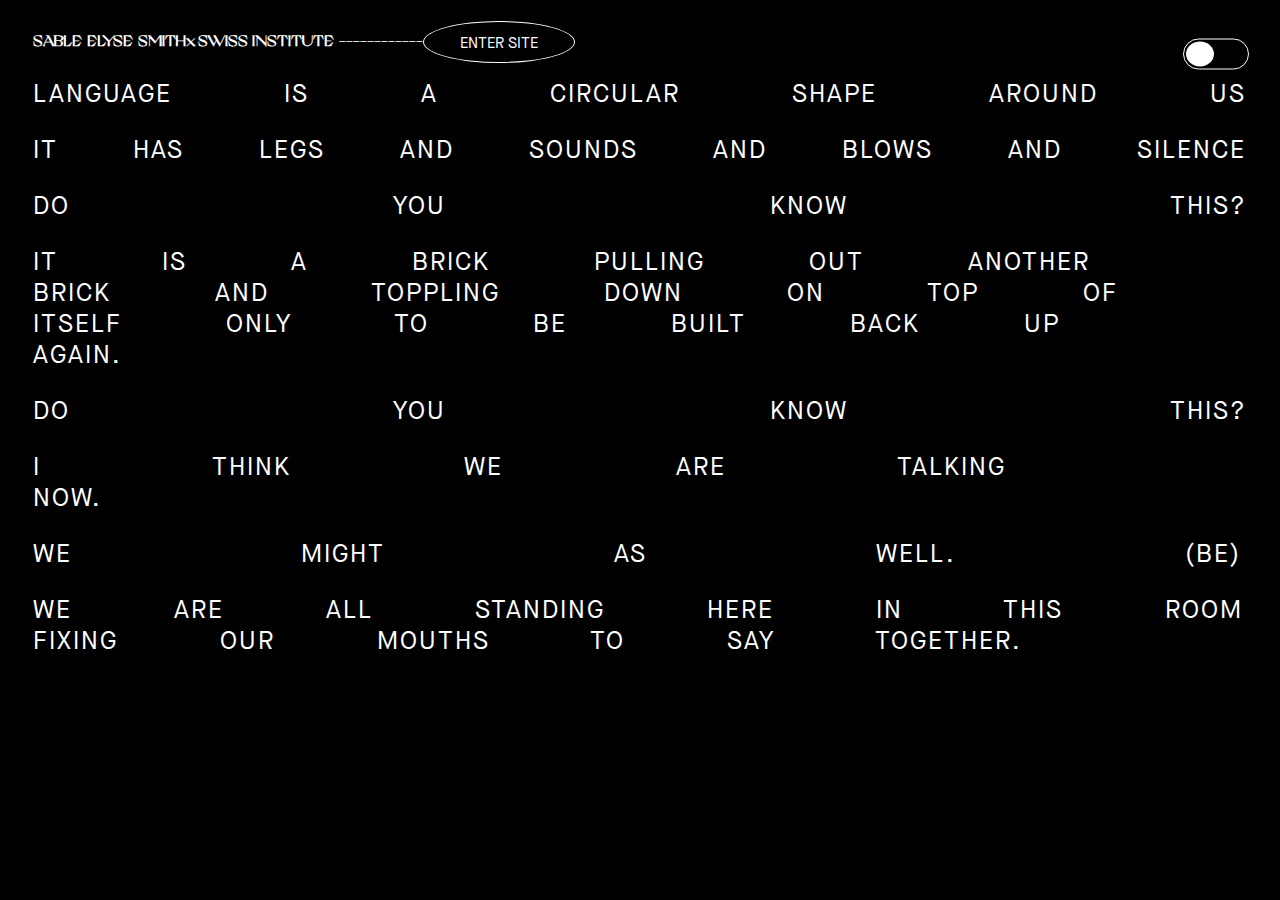
==== index.html @ 6dd44a95 "Update index.html" ====
<!DOCTYPE html>
<html lang="en" >
<head>
  <meta charset="UTF-8">
  <title> FEAR </title>
  <link rel="stylesheet" href="./style.css">
  <script type="text/javascript" src="global.js"/>
<script src="https://cdnjs.cloudflare.com/ajax/libs/prefixfree/1.0.7/prefixfree.min.js"></script>
   <script src= "https://ajax.googleapis.com/ajax/libs/jquery/2.1.1/jquery.min.js"> </script> 

<script>
    var colors = ["white", "black"];
    var colorIndex = 0;
    function changeColor() {
        var col = document.getElementById("body");
        if( colorIndex >= colors.length ) {
            colorIndex = 0;
        }
        col.style.backgroundColor = colors[colorIndex];
        colorIndex++;
    }
</script>

<script>
    var colors = ["white", "black"];
    var colorIndex = 0;
    function changeColor2() {
        var col = document.getElementById("body");
        if( colorIndex >= colors.length ) {
            colorIndex = 0;
        }
        col.style.backgroundColor = colors[colorIndex];
        colorIndex++;
    }
</script>

</head>
<body id="body" onclick="playAudio('fearSnippet.mp4')">

<!-- <script type="text/javascript" src="js/jquery-2.0.3.js"></script>
    <script type="text/javascript">
    
$(function(){
$('#titlebutton').hover(
    function() {    $("audio")[0].play();},
    )
});

  </script> -->

  

 <div id="titlewrapper">
 <div id="name container"> <h1 id="name" >SABLE ELYSE SMITH x SWISS INSTITUTE ------------ </h1> <div id="titlebutton"> <a href="landing.html"><span class="enter"></span></a> 

<audio  preload="auto" id="beep-one">
  <source src="fearSnippet.mp4" controls></source>
  <source src="fearSnippet.ogg" controls></source>
  Your browser isn't invited for super fun audio time.
</audio>

 </div> </div></div>

  <div id="titlewrapper2">
 <div id="name container2"> <h1 id="name2" >SABLE ELYSE SMITH x SWISS INSTITUTE ------------ </h1> <div id="titlebutton2"> <a href="fear.html"><span class="enter2"></span></a> </div> </div> </div>

 <div class="container" onclick="changeColor(); playAudio();"> <div class="toggle-btn" id="showTop" onclick="this.classList.toggle('active')"> <div class="inner-circle" onclick="this.classList.toggle('active')" > </div> </div> </div>

 <!-- mobile only -->

 <div id="titlewrapper3">
 <div id="name-container3"> <h1 id="name3" >SABLE ELYSE SMITH x SWISS INSTITUTE ------ </h1> </div>
  <div id="titlewrapper4">
 <div id="name-container4"> <h1 id="name4" >SABLE ELYSE SMITH x SWISS INSTITUTE ------ </h1> </div> </div>

   <div class="container3" onclick="changeColor2()"> <div class="toggle-btn3" id="showTop3" onclick="this.classList.toggle('active3')" > <div class="inner-circle3" onclick="this.classList.toggle('active3')" > </div> </div> </div>
</div>


  <!-- mobile only -->

<div class="showcontainer" id="showTop"> </div>

<div class="pcontainer"  id="slogan" >

<div class="c_one_container">
<p id="c_one" class="c_one_second">LANGUAGE IS A CIRCULAR SHAPE AROUND US</p> </div>

<p id="c_two">IT HAS LEGS AND SOUNDS AND BLOWS AND SILENCE</p>
<p id="c_three">DO YOU KNOW THIS?</p>
<p id="c_four">IT IS A BRICK PULLING OUT ANOTHER BRICK AND TOPPLING DOWN ON TOP OF ITSELF
ONLY TO BE BUILT BACK UP AGAIN.</p>
<p id="c_five">DO YOU KNOW THIS?</p>
<p id="c_six">I THINK WE ARE TALKING NOW.</p>
<p id="c_seven">WE MIGHT AS WELL.   (BE)</p>
<p id="c_eight">WE ARE ALL STANDING HERE IN THIS ROOM FIXING OUR MOUTHS TO SAY TOGETHER.</p>

</div>


<div class="pcontainer" id="nav">

  <p id="bigtitle">FEAR, </p>
  <p id="bigtitle2">TOUCH, </p>
    <p id="bigtitle">POLICE. </p>


</div>


<div class="pcontainer2" id="nav2">

  <p id="rotating-title" class="geeks"> 

    FEAR, <br>
    TOUCH, <br>
    POLICE.

  </p>


</div>


<script>
  document.querySelector('#showTop').addEventListener('click', ()=>{
    document.body.classList.toggle('menu-open');
  });
</script>

<script>
  document.querySelector('#showTop3').addEventListener('click', ()=>{
    document.body.classList.toggle('menu-open2');
  });
</script>

<script>
  document.querySelector('showTop3').addEventListener('click', ()=>{
    document.body.classList.toggle('.geeks');
  });
</script>


<!-- mobile only -->
<div id="mobile-button-container">
<div id="titlebutton3" onclick="playAudio('fearSnippet.mp4')"> <a href="landing.html"><span class="enter3"></span></a> </div>
</div>

<!-- mobile only -->

  
</body>
</html>
---- style.css ----
@font-face {
    font-family: "GrandSlang-Roman";
    src: url("GrandSlang-Roman.otf");
}

@font-face {
    font-family: "MaisonNeue-Book";
    src: url("MaisonNeue-Book.otf");
}

@font-face {
    font-family: "NeueHaasGrotesk";
    src: url("NeueHaasGrotesk.ttf");
}

body {
  background-color: black;
  -webkit-transition: background-color 150ms ease-out !important;
  transition: background-color 150ms ease-out !important;
}

a {
  font-family: 'MaisonNeue-Book';
  color: white;
  text-decoration: none;
}

/*
audio {
  display:none;
}*/

h1 {
  font-family: 'GrandSlang-Roman';
  color: white;
  margin: 25px 25px 0px 25px;
   -webkit-transition: all 1s ease;
  -moz-transition: all 1s ease;
  -o-transition: all 1s ease;
  transition: all 1s ease; 
  cursor: pointer
}

h2 {
    font-family: 'MaisonNeue-Book';
    font-size: 15px;
    color: white;
  margin: 25px 25px 0px 25px;
    -webkit-transition: all 1s ease;
    -moz-transition: all 1s ease;
  -o-transition: all 1s ease;
  transition: all 1s ease; 
  cursor: pointer
}

#titlewrapper {
  display: flex;
}


#name {
  color: white;
  font-size: 15px;
  float: left;
}

#name:after {
      border-top: 1px solid green;
      content: '';
      display: table-cell;
      position: relative;
      top: 0.5em;
      width: 45%;
      left: 1.5%;
}

.enter {
font-family: 'MaisonNeue-Book';
    font-size: 15px;
    text-align: center;
    position: relative;
    top: -10px;
}

.enter:after {
  position: relative; 
  top: -10px;
  content:'ENTER SITE';
}

.enter:hover:after {
  position: relative;
  top: -10px;
  color: black;
  content:'ENTER SITE'; 
}

#titlebutton {
  float: right;
  width: 150px;
  height: 40px;
  margin-top: 5px;
  position: relative;
  left: -25px;
  top: 8px;
  border-radius: 50%;
  border: 1px solid white;
  font-size: 50px;
  color: #fff;
  text-align: center;
  background: black;
}

#titlebutton:hover {
  background: white;
}

#titlewrapper2 {
  display: none;
}


#name2 {
  color: black;
  font-size: 15px;
  float: left;
}

.enter2 {
font-family: 'MaisonNeue-Book';
    font-size: 15px;
    text-align: center;
    position: relative;
    top: -10px;
}

.enter2:after {
  position: relative; 
  top: -10px;
  color: black;
  content:'ENTER SITE';
}

.enter2:hover:after {
  position: relative;
  top: -10px;
  color: white;
  content:'ENTER SITE'; 
}

#titlebutton2 {
  float: right;
  width: 150px;
  height: 40px;
  margin-top: 5px;
  position: relative;
  left: -25px;
  top: 8px;
  border-radius: 50%;
  border: 1px solid black;
  font-size: 50px;
  color: #fff;
  text-align: center;
  background: white;
}

#titlebutton2:hover {
  background: black;
}


.container {

  position: absolute;
  top: 6%;
  left: 95%;
  transform:translate( -50%, -50%);

}


#nav {
        display: none;
        height: 100vh;
    
      }

      #bigtitle {
        font-family: "GrandSlang-Roman";
        font-size: 140px;
        color: black;
        

      }

      #bigtitle2 {
        font-family: "GrandSlang-Roman";
        font-size: 140px;
        color: black;
        
        position: relative;
        left: 100%;


        }

  .menu-open #titlewrapper { display:none; }
  .menu-open #titlewrapper2 { display: flex; }
  .menu-open #nav { display:inline-block; }
  .menu-open #slogan { display:none; }


#nav2 {
  display:none;
}


/* TOGGLE BUTTON SWITCHING */

.toggle-btn {

  width: 60px;
  height: 25px;
  background: black;
  border-radius: 30px;
  border:1px solid white;
  padding: 2px;
  transition:all 300ms ease-in-out;


}

/*.toggle-btn > .inner-circle {
  width: 28px;
  height: 25px;
  background: white;
  border-radius: 50%;
  transition:all 300ms ease-in-out;
}
*/

.inner-circle {

  width: 28px;
  height: 25px;
  background: white;
  border-radius: 50%;
  transition:all 300ms ease-in-out;

}


.toggle-btn.active {

  background: white;
  border:1px solid black;

}

.inner-circle.active {

  background: black;

}

.toggle-btn.active > .inner-circle {
  margin-left: 32px;
}


p {
  margin: 25px 25px 20px 25px;
  font-family: 'MaisonNeue-Book';
  color: white;
  font-size: 25px;
  letter-spacing: 2px; 
  -webkit-transition: all 5s ease;
  -moz-transition: all 5s ease;
  -o-transition: all 5s ease;
  transition: all 5s ease; 
  cursor: pointer;
  
}

#titlewrapper3 {
  display: none;
}

#titlewrapper4 {
  display: none;
}

#titlebutton3 {
  display: none;
}



/* LETTER SPACING PRE-ANIMATIONS */

#c_one {
  word-spacing: 103px;
   -webkit-animation: animc_one 40s;
  animation: animc_one 40s;
  animation-iteration-count: infinite;
    animation-direction: initial;
    animation-timing-function: ease-in-out;
    animation-fill-mode: forwards;
    cursor: pointer;

  }

@keyframes animc_one {

  0%   { word-spacing: 103px; }
  50%   { word-spacing: 0px; }
  100% { word-spacing: 103px; }
} 

/*#c_one:hover {
  -webkit-transition: all 5s ease;
  -moz-transition: all 5s ease;
  -o-transition: all 5s ease;
  transition: all 5s ease; 
  cursor: pointer
 animation-name: hover-animation;
    animation-duration: 10s;
    animation-iteration-count: infinite;
    animation-direction: initial;
    animation-timing-function: ease-in;
    animation-fill-mode: forwards;
}
@keyframes hover-animation {
    0% { word-spacing: 103px; }
    100% { word-spacing: 0px; }
}*/


#c_two {
    word-spacing: 66px;
   -webkit-animation: animc_two 40s;
    animation: animc_two 40s;
    animation-iteration-count: infinite;
    animation-direction: initial;
    animation-timing-function: ease-in-out;
    animation-fill-mode: forwards;

}

@keyframes animc_two {



  0%   { word-spacing: 66px; }
  50%   { word-spacing: 0px; }
  100% { word-spacing: 66px; }
} 

/*#c_two:hover {
 -webkit-transition: all 5s ease;
  -moz-transition: all 5s ease;
  -o-transition: all 5s ease;
  transition: all 5s ease; 
  cursor: pointer
 animation-name: hover-animationtwo;
    animation-duration: 10s;
    animation-iteration-count: infinite;
    animation-direction: initial;
    animation-timing-function: ease-in;
    animation-fill-mode: forwards;
}
@keyframes hover-animationtwo {
    0% { word-spacing: 66px; }
    100% { word-spacing: 0px; }
}*/


#c_three {
  word-spacing: 315px;
  -webkit-animation: animc_three 40s;
  animation: animc_three 40s;
  animation-iteration-count: infinite;
  animation-direction: initial;
  animation-timing-function: ease-in-out;
  animation-fill-mode: forwards;
}

@keyframes animc_three {



  0%   { word-spacing: 315px; }
  50%   { word-spacing: 0px; }
  100% { word-spacing: 315px; }
} 

/*#c_three:hover {
-webkit-transition: all 5s ease;
  -moz-transition: all 5s ease;
  -o-transition: all 5s ease;
  transition: all 5s ease; 
  cursor: pointer
 animation-name: hover-animationthree;
    animation-duration: 10s;
    animation-iteration-count: infinite;
    animation-direction: initial;
    animation-timing-function: ease;
    animation-fill-mode: forwards;
}
@keyframes hover-animationthree {
    0% { word-spacing: 315px; }
    100% { word-spacing: 0px; }
}*/



#c_four {
  word-spacing: 95px;
  -webkit-animation: animc_four 40s;
  animation: animc_four 40s;
  animation-iteration-count: infinite;
  animation-direction: initial;
  animation-timing-function: ease-in-out;
  animation-fill-mode: forwards;

}

@keyframes animc_four {



  0%   { word-spacing: 95px; }
  50%   { word-spacing: 0px; }
  100% { word-spacing: 95px; }
} 

 /*#c_four:hover {
-webkit-transition: all 5s ease;
  -moz-transition: all 5s ease;
  -o-transition: all 5s ease;
  transition: all 5s ease; 
  cursor: pointer
 animation-name: hover-animationfour;
    animation-duration: 10s;
    animation-iteration-count: infinite;
    animation-direction: initial;
    animation-timing-function: ease-in;
    animation-fill-mode: forwards;
}
@keyframes hover-animationfour {
    0% { word-spacing: 95px; }
    100% { word-spacing: 0px; }
}*/


#c_five {
  word-spacing: 315px;
  -webkit-animation: animc_five 40s;
  animation: animc_five 40s;
  animation-iteration-count: infinite;
  animation-direction: initial;
  animation-timing-function: ease-in-out;
  animation-fill-mode: forwards;
}

@keyframes animc_five {



  0%   { word-spacing: 315px; }
  50%   { word-spacing: 0px; }
  100% { word-spacing: 315px; }
} 

/*#c_five:hover {
  -webkit-transition: all 5s ease;
  -moz-transition: all 5s ease;
  -o-transition: all 5s ease;
  transition: all 5s ease; 
  cursor: pointer
 animation-name: hover-animationfive;
    animation-duration: 10s;
    animation-iteration-count: infinite;
    animation-direction: initial;
    animation-timing-function: ease-in;
    animation-fill-mode: forwards;
}
@keyframes hover-animationfive {
    0% { word-spacing: 315px; }
    100% { word-spacing: 0px; }
}*/



#c_six {
  word-spacing: 164px;
  -webkit-animation: animc_six 40s;
  animation: animc_six 40s;
  animation-iteration-count: infinite;
  animation-direction: initial;
  animation-timing-function: ease-in-out;
  animation-fill-mode: forwards;
}

@keyframes animc_six {



  0%   { word-spacing: 164px; }
  50%   { word-spacing: 0px; }
  100% { word-spacing: 164px; }
} 


 /*#c_six:hover {
-webkit-transition: all 5s ease;
  -moz-transition: all 5s ease;
  -o-transition: all 5s ease;
  transition: all 5s ease; 
  cursor: pointer
 animation-name: hover-animationsix;
    animation-duration: 10s;
    animation-iteration-count: infinite;
    animation-direction: initial;
    animation-timing-function: ease-in;
    animation-fill-mode: forwards;
}
@keyframes hover-animationsix {
    0% { word-spacing: 164px; }
    100% { word-spacing: 0px; }
}*/


#c_seven {
  word-spacing: 220px;
  -webkit-animation: animc_seven 40s;
  animation: animc_seven 40s;
  animation-iteration-count: infinite;
  animation-direction: initial;
  animation-timing-function: ease-in-out;
  animation-fill-mode: forwards;
}

@keyframes animc_seven {



  0%   { word-spacing: 220px; }
  50%   { word-spacing: 0px; }
  100% { word-spacing: 220px; }
} 


/*#c_seven:hover {
-webkit-transition: all 5s ease;
  -moz-transition: all 5s ease;
  -o-transition: all 5s ease;
  transition: all 5s ease; 
  cursor: pointer
 animation-name: hover-animationseven;
    animation-duration: 10s;
    animation-iteration-count: infinite;
    animation-direction: initial;
    animation-timing-function: ease-in;
    animation-fill-mode: forwards;
}
@keyframes hover-animationseven {
    0% { word-spacing: 220px; }
    100% { word-spacing: 0px; }
}*/


#c_eight {
  word-spacing: 93px;
  -webkit-animation: animc_eight 40s;
  animation: animc_eight 40s;
  animation-iteration-count: infinite;
  animation-direction: initial;
  animation-timing-function: ease-in-out;
  animation-fill-mode: forwards;
}

@keyframes animc_eight {

  0%   { word-spacing: 93px; }
  50%   { word-spacing: 0px; }
  100% { word-spacing: 93px; }
} 

/*#c_eight:hover {
-webkit-transition: all 5s ease;
  -moz-transition: all 5s ease;
  -o-transition: all 5s ease;
  transition: all 5s ease; 
  cursor: pointer
 animation-name: hover-animationeight;
    animation-duration: 10s;
    animation-iteration-count: infinite;
    animation-direction: initial;
    animation-timing-function: ease-in;
    animation-fill-mode: forwards;
}
@keyframes hover-animationseight {
    0% { word-spacing: 93px; }
    100% { word-spacing: 0px; }
}
*/

/* LETTER SPACING ANIMATED WHEN PAGE IS LOADED */



#name:hover {
  font-size: 20px;
}

#name2:hover {
  font-size: 20px;
}


/* ----------- iPhone 4 and 4S ----------- */

/* Portrait */
@media only screen 
  and (min-device-width: 320px) 
  and (max-device-width: 480px)
  and (-webkit-min-device-pixel-ratio: 2)
  and (orientation: portrait) {


#titlewrapper {
  display: none;
}

#titlewrapper2 {
  display: none;
}

.container {
  display: none;
}


#titlewrapper3 {
  display: flex;
}

#titlewrapper4 {
display: none;
}

#name4 {
  color: black;
}

#mobile-button-container {
display: flex;
position: absolute;
bottom:0;
left: 30%;
margin-top: 10%;
margin-bottom: 5%;
justify-content: space-around;
align-self: center;
}

.enter3 {
font-family: 'MaisonNeue-Book';
    font-size: 50px;
    top: 50px;
    text-align: center;
    position: relative;
}

.enter3:after {
  position: relative; 
  top: -10px;
  content:'ENTER SITE';
}

.enter3:hover:after {
  position: relative;
  top: -10px;
  color: black;
  content:'ENTER SITE'; 
}

#titlebutton3 {
  display: flex;
justify-content: center;
  float: right;
  width: 400px;
  height: 150px;
  margin-top: 5px;
  position: relative;
  top: 8px;
  border-radius: 50%;
  border: 1px solid white;
  font-size: 50px;
  color: #fff;
  text-align: center;
  background: black;
}

#titlebutton3:hover {
  background: white;
}

h1 {
  font-family: 'GrandSlang-Roman';
  font-size: 30px;
  color: white;
  margin: 25px 25px 0px 25px;
   -webkit-transition: all 1s ease;
  -moz-transition: all 1s ease;
  -o-transition: all 1s ease;
  transition: all 1s ease; 
  cursor: pointer
}


/* TOGGLE BUTTON SWITCHING */

.toggle-btn3 {

  margin-top: 10px;
  width: 170px;
  height: 60px;
  background: black;
  border-radius: 30px;
  border:1px solid white;
  padding: 2px;
  transition:all 300ms ease-in-out;
}

.toggle-btn3 > .inner-circle3 {
  width: 50px;
  height: 50px;
  background: white;
  border-radius: 50%;
  transition:all 300ms ease-in-out;
}


.inner-circle3 {
  margin-top: 5px;
  margin-left: 5px;
  width: 50px;
  height: 50px;
  background: white;
  border-radius: 50%;
  transition:all 300ms ease-in-out;

}


.toggle-btn3.active3 {

  background: white;
  border:1px solid black;

}

.inner-circle3.active3 {

  background: black;

}

.toggle-btn3.active3 > .inner-circle3 {
  margin-left: 115px;
}

#slogan.pcontainer {
  margin-top: 5%;
}

#nav2 {
        display: none;
        justify-content: center;
        margin-top: 10%;
        /*height: 100vh;*/
        width: 100vw;
    
      }

      #rotating-title {
        display: flex;
        text-align: center;
        font-family: "GrandSlang-Roman";
        font-size: 200px;
        color: black;
        margin-top: 20%;
      }

    


  .menu-open2 #name-container3 { display:none; }
  .menu-open2 #titlewrapper4 { display: flex; }
  .menu-open2 #nav2 { display:flex; }
  .menu-open2 #slogan { display:none; }


p {
  margin: 25px 25px 20px 25px;
  font-family: 'MaisonNeue-Book';
  color: white;
  font-size: 50px;
  letter-spacing: 2px; 
  -webkit-transition: all 5s ease;
  -moz-transition: all 5s ease;
  -o-transition: all 5s ease;
  transition: all 5s ease; 
  cursor: pointer;
  }

#c_one {
  word-spacing: 80px;
   -webkit-animation: animc_one 40s;
  animation: animc_one 40s;
  animation-iteration-count: infinite;
    animation-direction: initial;
    animation-timing-function: ease-in-out;
    animation-fill-mode: forwards;

  }

@keyframes animc_one {

  0%   { word-spacing: 80px; }
  50%   { word-spacing: 0px; }
  100% { word-spacing: 80px; }
}

#c_two {
    word-spacing: 66px;
   -webkit-animation: animc_two 40s;
    animation: animc_two 40s;
    animation-iteration-count: infinite;
    animation-direction: initial;
    animation-timing-function: ease-in-out;
    animation-fill-mode: forwards;

}

@keyframes animc_two {



  0%   { word-spacing: 66px; }
  50%   { word-spacing: 0px; }
  100% { word-spacing: 66px; }
} 




#c_three {
  word-spacing: 120px;
  -webkit-animation: animc_three 40s;
  animation: animc_three 40s;
  animation-iteration-count: infinite;
  animation-direction: initial;
  animation-timing-function: ease-in-out;
  animation-fill-mode: forwards;
}

@keyframes animc_three {



  0%   { word-spacing: 120px; }
  50%   { word-spacing: 0px; }
  100% { word-spacing: 120px; }
} 

#c_four {
  word-spacing: 80px;
  -webkit-animation: animc_four 40s;
  animation: animc_four 40s;
  animation-iteration-count: infinite;
  animation-direction: initial;
  animation-timing-function: ease-in-out;
  animation-fill-mode: forwards;

}

@keyframes animc_four {



  0%   { word-spacing: 80px; }
  50%   { word-spacing: 0px; }
  100% { word-spacing: 80px; }
} 

#c_five {
  word-spacing: 120px;
  -webkit-animation: animc_five 40s;
  animation: animc_five 40s;
  animation-iteration-count: infinite;
  animation-direction: initial;
  animation-timing-function: ease-in-out;
  animation-fill-mode: forwards;
}

@keyframes animc_five {



  0%   { word-spacing: 120px; }
  50%   { word-spacing: 0px; }
  100% { word-spacing: 120px; }
} 

#c_six {
  word-spacing: 30px;
  -webkit-animation: animc_six 40s;
  animation: animc_six 40s;
  animation-iteration-count: infinite;
  animation-direction: initial;
  animation-timing-function: ease-in-out;
  animation-fill-mode: forwards;
}

@keyframes animc_six {



  0%   { word-spacing: 30px; }
  50%   { word-spacing: 0px; }
  100% { word-spacing: 30px; }
} 


#c_seven {
  word-spacing: 70px;
  -webkit-animation: animc_seven 40s;
  animation: animc_seven 40s;
  animation-iteration-count: infinite;
  animation-direction: initial;
  animation-timing-function: ease-in-out;
  animation-fill-mode: forwards;
}

@keyframes animc_seven {



  0%   { word-spacing: 70px; }
  50%   { word-spacing: 0px; }
  100% { word-spacing: 70px; }
} 




  }
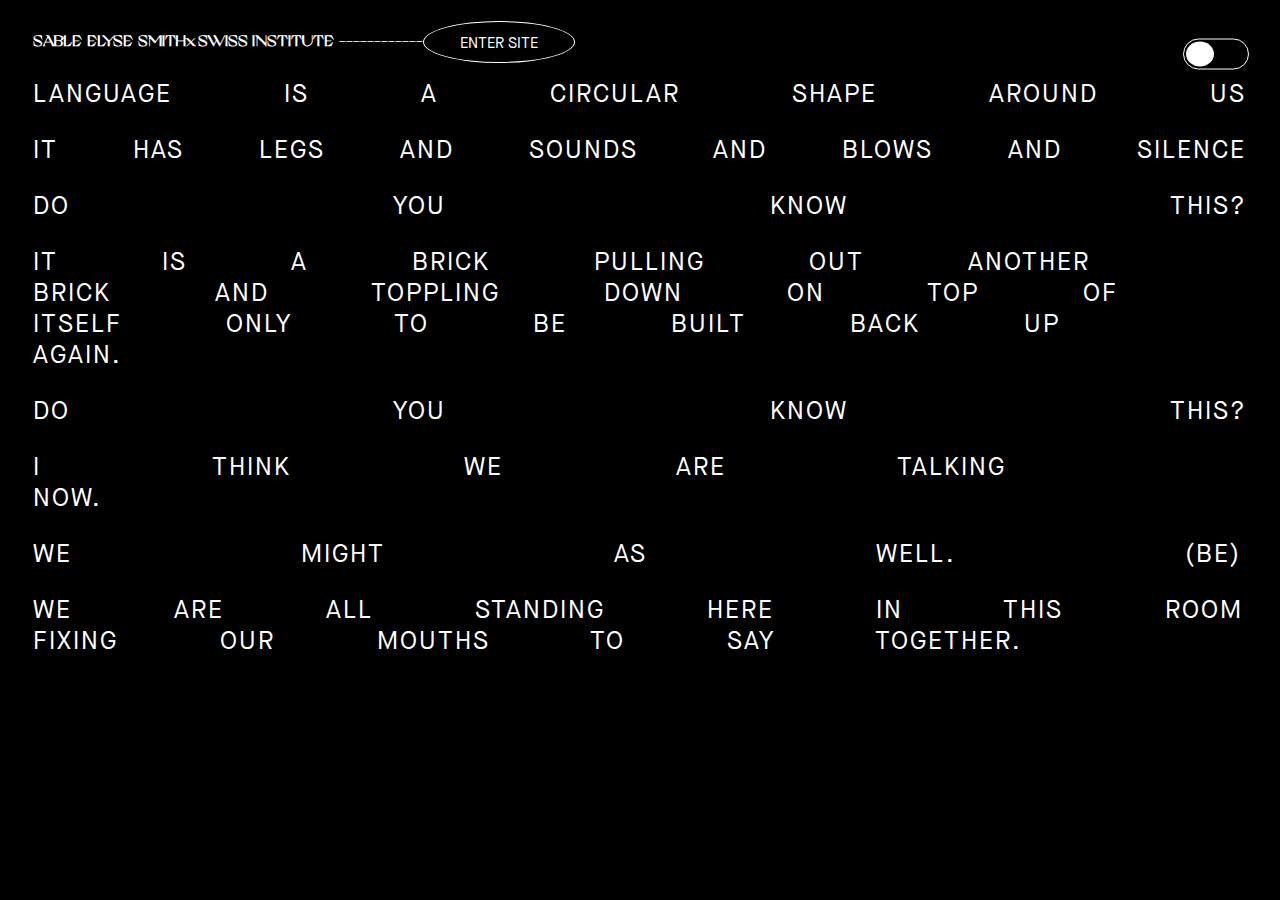
==== commit 5923d48b: "Update index.html" ====
--- a/index.html
+++ b/index.html
@@ -51,7 +51,7 @@
   
 
  <div id="titlewrapper">
- <div id="name container"> <h1 id="name" >SABLE ELYSE SMITH x SWISS INSTITUTE ------------ </h1> <div id="titlebutton"> <a href="landing.html"><span class="enter"></span></a> 
+ <div id="name container"> <h1 id="name" >SABLE ELYSE SMITH x SWISS INSTITUTE ------------ </h1> <div id="titlebutton"> <a href="fear.html"><span class="enter"></span></a> 
 
 <audio  preload="auto" id="beep-one">
   <source src="fearSnippet.mp4" controls></source>
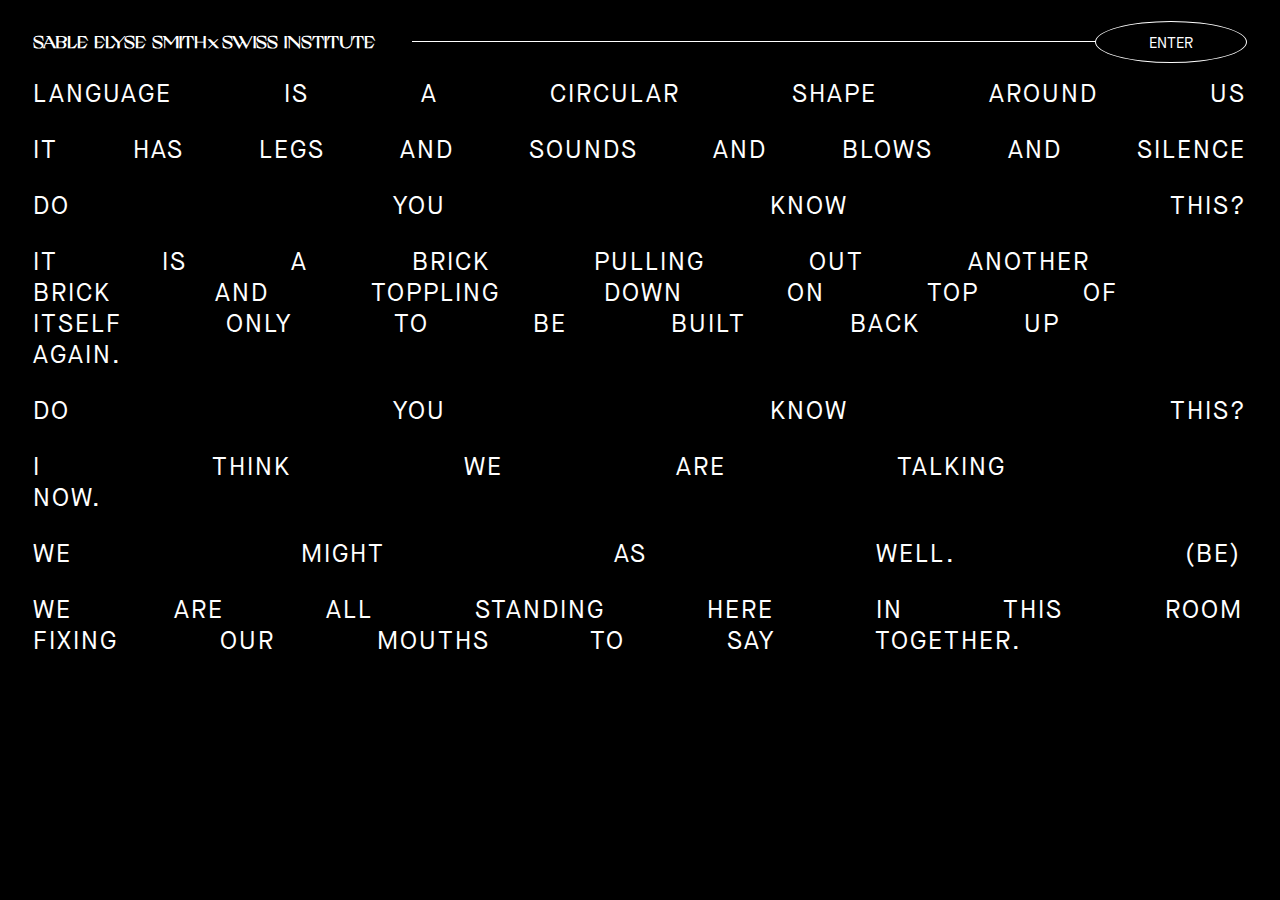
==== commit 5158c3e6: "Add files via upload" ====
--- a/index.html
+++ b/index.html
@@ -2,7 +2,7 @@
 <html lang="en" >
 <head>
   <meta charset="UTF-8">
-  <title> FEAR </title>
+  <title> FTP </title>
   <link rel="stylesheet" href="./style.css">
   <script type="text/javascript" src="global.js"/>
 <script src="https://cdnjs.cloudflare.com/ajax/libs/prefixfree/1.0.7/prefixfree.min.js"></script>
@@ -35,7 +35,9 @@
 </script>
 
 </head>
-<body id="body" onclick="playAudio('fearSnippet.mp4')">
+<body id="body">
+
+<!--   onclick="playAudio('fearSnippet.mp4')" -->
 
 <!-- <script type="text/javascript" src="js/jquery-2.0.3.js"></script>
     <script type="text/javascript">
@@ -48,38 +50,38 @@
 
   </script> -->
 
-  
-
- <div id="titlewrapper">
- <div id="name container"> <h1 id="name" >SABLE ELYSE SMITH x SWISS INSTITUTE ------------ </h1> <div id="titlebutton"> <a href="fear.html"><span class="enter"></span></a> 
-
-<audio  preload="auto" id="beep-one">
+  <audio  preload="auto" id="beep-one">
   <source src="fearSnippet.mp4" controls></source>
   <source src="fearSnippet.ogg" controls></source>
   Your browser isn't invited for super fun audio time.
-</audio>
+  </audio>
 
- </div> </div></div>
+
+
+ <div id="titlewrapper">
+ <div id="name-container"> <h1 id="name" > SABLE ELYSE SMITH x SWISS INSTITUTE </h1> <hr size="1" color="white"> <div id="titlebutton"> <div id="showTop"  onclick="changeColor(); playAudio();" onclick="this.classList.toggle('active')"> <span class="enter"> </span> </div>
+ </div> </div> </div>
 
   <div id="titlewrapper2">
- <div id="name container2"> <h1 id="name2" >SABLE ELYSE SMITH x SWISS INSTITUTE ------------ </h1> <div id="titlebutton2"> <a href="fear.html"><span class="enter2"></span></a> </div> </div> </div>
+ <div id="name-container2">  <h1 id="name2" >SABLE ELYSE SMITH x SWISS INSTITUTE </h1> <hr size="1" color="black"> <div id="titlebutton2"> <div id="showTop2"  onclick="changeColor(); playAudio();" onclick="this.classList.toggle('active')" > <span class="enter2"></span> </div> </div> </div> </div>
 
- <div class="container" onclick="changeColor(); playAudio();"> <div class="toggle-btn" id="showTop" onclick="this.classList.toggle('active')"> <div class="inner-circle" onclick="this.classList.toggle('active')" > </div> </div> </div>
+ <!-- <div class="container" onclick="changeColor(); playAudio();"> <div class="toggle-btn" id="showTop" onclick="this.classList.toggle('active')"> <div class="inner-circle" onclick="this.classList.toggle('active')" > </div> </div> </div>
+ -->
 
  <!-- mobile only -->
 
  <div id="titlewrapper3">
- <div id="name-container3"> <h1 id="name3" >SABLE ELYSE SMITH x SWISS INSTITUTE ------ </h1> </div>
+ <div id="name-container3"> <h1 id="name3" >SABLE ELYSE SMITH x SWISS INSTITUTE  </h1> </div>
   <div id="titlewrapper4">
- <div id="name-container4"> <h1 id="name4" >SABLE ELYSE SMITH x SWISS INSTITUTE ------ </h1> </div> </div>
+ <div id="name-container4"> <h1 id="name4" >SABLE ELYSE SMITH x SWISS INSTITUTE  </h1> </div> </div>
 
-   <div class="container3" onclick="changeColor2()"> <div class="toggle-btn3" id="showTop3" onclick="this.classList.toggle('active3')" > <div class="inner-circle3" onclick="this.classList.toggle('active3')" > </div> </div> </div>
+<!--    <div class="container3" onclick="changeColor2()"> <div class="toggle-btn3" id="showTop3" onclick="this.classList.toggle('active3')" > <div class="inner-circle3" onclick="this.classList.toggle('active3')" > </div> </div> </div> -->
+
 </div>
-
 
   <!-- mobile only -->
 
-<div class="showcontainer" id="showTop"> </div>
+<!-- <div class="showcontainer"> </div> -->
 
 <div class="pcontainer"  id="slogan" >
 
@@ -100,9 +102,9 @@
 
 <div class="pcontainer" id="nav">
 
-  <p id="bigtitle">FEAR, </p>
-  <p id="bigtitle2">TOUCH, </p>
-    <p id="bigtitle">POLICE. </p>
+  <p id="bigtitle"> <a href="fear.html"> FEAR, </a> </p>
+  <p id="bigtitle2"> <a href="touchindex.html"> TOUCH, </a> </p>
+    <p id="bigtitle3"> <span class="coming-soon"> POLICE. </span> </p>
 
 
 </div>
@@ -112,12 +114,21 @@
 
   <p id="rotating-title" class="geeks"> 
 
-    FEAR, <br>
-    TOUCH, <br>
-    POLICE.
+   <a href="fear.html"> FEAR, </a>
 
   </p>
 
+    <p id="rotating-title" class="geeks"> 
+
+  <a href="touchindex.html"> TOUCH, </a>
+
+  </p>
+
+  <p id="rotating-title-2" class="geeks"> 
+
+    <span class="coming-soon"> POLICE. </span>
+
+  </p>
 
 </div>
 
@@ -129,22 +140,35 @@
 </script>
 
 <script>
-  document.querySelector('#showTop3').addEventListener('click', ()=>{
-    document.body.classList.toggle('menu-open2');
+  document.querySelector('#showTop2').addEventListener('click', ()=>{
+    document.body.classList.toggle('menu-open');
   });
 </script>
 
 <script>
-  document.querySelector('showTop3').addEventListener('click', ()=>{
-    document.body.classList.toggle('.geeks');
+  // document.querySelector('#showTop3').addEventListener('click', ()=>{
+  //   // document.body.classList.toggle('menu-open2');
+  //   $("#slogan").toggle("menu-open2"); 
+  // });
+  $(function() {                       //run when the DOM is ready
+  $("#mobile-button-container").click(function() {  //use a class, since your ID gets mangled
+    $("#name-container3").toggleClass("active");
+    $("#titlewrapper4").toggleClass("active");
+    $("#name-container4").toggleClass("active");
+    $("#slogan").toggleClass("active"); 
+    $("#nav2").toggleClass("active"); 
   });
+});
 </script>
-
 
 <!-- mobile only -->
 <div id="mobile-button-container">
-<div id="titlebutton3" onclick="playAudio('fearSnippet.mp4')"> <a href="landing.html"><span class="enter3"></span></a> </div>
+<div id="titlebutton3" onclick="this.classList.toggle('active3')"> <div id="showTop3" onclick="changeColor2(); playAudio();" onclick="this.classList.toggle('active3')"> <span class="enter3"></span> </div> </div>
 </div>
+
+<!-- <div id="mobile-button-container">
+<div id="titlebutton3" onclick="playAudio('fearSnippet.mp4')"> <div class="container3" onclick="changeColor2()"> <div class="toggle-btn3" id="showTop3" onclick="this.classList.toggle('active3')" > <div class="inner-circle3" onclick="this.classList.toggle('active3')" > </div> </div> </div>  </div>
+</div> -->
 
 <!-- mobile only -->
 
--- a/style.css
+++ b/style.css
@@ -1,3 +1,4 @@
+
 @font-face {
     font-family: "GrandSlang-Roman";
     src: url("GrandSlang-Roman.otf");
@@ -17,11 +18,12 @@
   background-color: black;
   -webkit-transition: background-color 150ms ease-out !important;
   transition: background-color 150ms ease-out !important;
+  overflow: hidden;
 }
 
 a {
-  font-family: 'MaisonNeue-Book';
-  color: white;
+  font-family: "GrandSlang-Roman";
+  color: black;
   text-decoration: none;
 }
 
@@ -38,7 +40,7 @@
   -moz-transition: all 1s ease;
   -o-transition: all 1s ease;
   transition: all 1s ease; 
-  cursor: pointer
+/*  cursor: pointer;*/
 }
 
 h2 {
@@ -50,7 +52,14 @@
     -moz-transition: all 1s ease;
   -o-transition: all 1s ease;
   transition: all 1s ease; 
-  cursor: pointer
+/*  cursor: pointer;*/
+}
+
+#name-container {
+  display: flex;
+  flex-direction: row;
+  justify-content: flex-start;
+  width: 200%;
 }
 
 #titlewrapper {
@@ -59,19 +68,28 @@
 
 
 #name {
+/*  display: flex;
+  flex-direction: row;*/
   color: white;
-  font-size: 15px;
-  float: left;
-}
-
-#name:after {
-      border-top: 1px solid green;
+  font-size: 17px;
+/*  float: left;*/
+/*  width: 200%;*/
+}
+
+/*#name:after {
       content: '';
       display: table-cell;
       position: relative;
       top: 0.5em;
       width: 45%;
       left: 1.5%;
+}*/
+
+hr {
+  height: 1%;
+  position: relative;
+  top: 25px;
+  width: 55%;
 }
 
 .enter {
@@ -83,16 +101,17 @@
 }
 
 .enter:after {
+  color: white;
   position: relative; 
   top: -10px;
-  content:'ENTER SITE';
+  content:'ENTER';
 }
 
 .enter:hover:after {
   position: relative;
   top: -10px;
   color: black;
-  content:'ENTER SITE'; 
+  content:'ENTER'; 
 }
 
 #titlebutton {
@@ -109,12 +128,20 @@
   color: #fff;
   text-align: center;
   background: black;
+  cursor: pointer;
 }
 
 #titlebutton:hover {
   background: white;
 }
 
+#name-container2 {
+  display: flex;
+  flex-direction: row;
+  justify-content: flex-start;
+  width: 200%;
+}
+
 #titlewrapper2 {
   display: none;
 }
@@ -122,7 +149,7 @@
 
 #name2 {
   color: black;
-  font-size: 15px;
+  font-size: 17px;
   float: left;
 }
 
@@ -138,14 +165,14 @@
   position: relative; 
   top: -10px;
   color: black;
-  content:'ENTER SITE';
+  content:'RETURN';
 }
 
 .enter2:hover:after {
   position: relative;
   top: -10px;
   color: white;
-  content:'ENTER SITE'; 
+  content:'RETURN'; 
 }
 
 #titlebutton2 {
@@ -162,6 +189,7 @@
   color: #fff;
   text-align: center;
   background: white;
+  cursor: pointer;
 }
 
 #titlebutton2:hover {
@@ -170,11 +198,10 @@
 
 
 .container {
-
   position: absolute;
   top: 6%;
   left: 95%;
-  transform:translate( -50%, -50%);
+/*  transform:translate( -50%, -50%);*/
 
 }
 
@@ -189,20 +216,21 @@
         font-family: "GrandSlang-Roman";
         font-size: 140px;
         color: black;
-        
-
       }
 
       #bigtitle2 {
         font-family: "GrandSlang-Roman";
         font-size: 140px;
         color: black;
-        
         position: relative;
         left: 100%;
-
-
         }
+
+      #bigtitle3 {
+        font-family: "GrandSlang-Roman";
+        font-size: 140px;
+        color: black;
+      }
 
   .menu-open #titlewrapper { display:none; }
   .menu-open #titlewrapper2 { display: flex; }
@@ -217,7 +245,7 @@
 
 /* TOGGLE BUTTON SWITCHING */
 
-.toggle-btn {
+/*.toggle-btn {
 
   width: 60px;
   height: 25px;
@@ -230,43 +258,28 @@
 
 }
 
-/*.toggle-btn > .inner-circle {
+.toggle-btn > .inner-circle {
   width: 28px;
   height: 25px;
   background: white;
   border-radius: 50%;
   transition:all 300ms ease-in-out;
 }
-*/
+
 
 .inner-circle {
-
   width: 28px;
   height: 25px;
   background: white;
   border-radius: 50%;
   transition:all 300ms ease-in-out;
-
-}
-
-
-.toggle-btn.active {
-
-  background: white;
-  border:1px solid black;
-
-}
-
-.inner-circle.active {
-
-  background: black;
-
+  cursor: pointer;
 }
 
 .toggle-btn.active > .inner-circle {
   margin-left: 32px;
 }
-
+*/
 
 p {
   margin: 25px 25px 20px 25px;
@@ -294,6 +307,9 @@
   display: none;
 }
 
+#bigtitle3:hover .coming-soon {display:none; }
+#bigtitle3:hover:before {content:"COMING LATE 2021."; font-size: 55px; position: relative;}
+
 
 
 /* LETTER SPACING PRE-ANIMATIONS */
@@ -316,24 +332,6 @@
   50%   { word-spacing: 0px; }
   100% { word-spacing: 103px; }
 } 
-
-/*#c_one:hover {
-  -webkit-transition: all 5s ease;
-  -moz-transition: all 5s ease;
-  -o-transition: all 5s ease;
-  transition: all 5s ease; 
-  cursor: pointer
- animation-name: hover-animation;
-    animation-duration: 10s;
-    animation-iteration-count: infinite;
-    animation-direction: initial;
-    animation-timing-function: ease-in;
-    animation-fill-mode: forwards;
-}
-@keyframes hover-animation {
-    0% { word-spacing: 103px; }
-    100% { word-spacing: 0px; }
-}*/
 
 
 #c_two {
@@ -356,25 +354,6 @@
   100% { word-spacing: 66px; }
 } 
 
-/*#c_two:hover {
- -webkit-transition: all 5s ease;
-  -moz-transition: all 5s ease;
-  -o-transition: all 5s ease;
-  transition: all 5s ease; 
-  cursor: pointer
- animation-name: hover-animationtwo;
-    animation-duration: 10s;
-    animation-iteration-count: infinite;
-    animation-direction: initial;
-    animation-timing-function: ease-in;
-    animation-fill-mode: forwards;
-}
-@keyframes hover-animationtwo {
-    0% { word-spacing: 66px; }
-    100% { word-spacing: 0px; }
-}*/
-
-
 #c_three {
   word-spacing: 315px;
   -webkit-animation: animc_three 40s;
@@ -394,26 +373,6 @@
   100% { word-spacing: 315px; }
 } 
 
-/*#c_three:hover {
--webkit-transition: all 5s ease;
-  -moz-transition: all 5s ease;
-  -o-transition: all 5s ease;
-  transition: all 5s ease; 
-  cursor: pointer
- animation-name: hover-animationthree;
-    animation-duration: 10s;
-    animation-iteration-count: infinite;
-    animation-direction: initial;
-    animation-timing-function: ease;
-    animation-fill-mode: forwards;
-}
-@keyframes hover-animationthree {
-    0% { word-spacing: 315px; }
-    100% { word-spacing: 0px; }
-}*/
-
-
-
 #c_four {
   word-spacing: 95px;
   -webkit-animation: animc_four 40s;
@@ -434,25 +393,6 @@
   100% { word-spacing: 95px; }
 } 
 
- /*#c_four:hover {
--webkit-transition: all 5s ease;
-  -moz-transition: all 5s ease;
-  -o-transition: all 5s ease;
-  transition: all 5s ease; 
-  cursor: pointer
- animation-name: hover-animationfour;
-    animation-duration: 10s;
-    animation-iteration-count: infinite;
-    animation-direction: initial;
-    animation-timing-function: ease-in;
-    animation-fill-mode: forwards;
-}
-@keyframes hover-animationfour {
-    0% { word-spacing: 95px; }
-    100% { word-spacing: 0px; }
-}*/
-
-
 #c_five {
   word-spacing: 315px;
   -webkit-animation: animc_five 40s;
@@ -472,26 +412,6 @@
   100% { word-spacing: 315px; }
 } 
 
-/*#c_five:hover {
-  -webkit-transition: all 5s ease;
-  -moz-transition: all 5s ease;
-  -o-transition: all 5s ease;
-  transition: all 5s ease; 
-  cursor: pointer
- animation-name: hover-animationfive;
-    animation-duration: 10s;
-    animation-iteration-count: infinite;
-    animation-direction: initial;
-    animation-timing-function: ease-in;
-    animation-fill-mode: forwards;
-}
-@keyframes hover-animationfive {
-    0% { word-spacing: 315px; }
-    100% { word-spacing: 0px; }
-}*/
-
-
-
 #c_six {
   word-spacing: 164px;
   -webkit-animation: animc_six 40s;
@@ -511,26 +431,6 @@
   100% { word-spacing: 164px; }
 } 
 
-
- /*#c_six:hover {
--webkit-transition: all 5s ease;
-  -moz-transition: all 5s ease;
-  -o-transition: all 5s ease;
-  transition: all 5s ease; 
-  cursor: pointer
- animation-name: hover-animationsix;
-    animation-duration: 10s;
-    animation-iteration-count: infinite;
-    animation-direction: initial;
-    animation-timing-function: ease-in;
-    animation-fill-mode: forwards;
-}
-@keyframes hover-animationsix {
-    0% { word-spacing: 164px; }
-    100% { word-spacing: 0px; }
-}*/
-
-
 #c_seven {
   word-spacing: 220px;
   -webkit-animation: animc_seven 40s;
@@ -550,26 +450,6 @@
   100% { word-spacing: 220px; }
 } 
 
-
-/*#c_seven:hover {
--webkit-transition: all 5s ease;
-  -moz-transition: all 5s ease;
-  -o-transition: all 5s ease;
-  transition: all 5s ease; 
-  cursor: pointer
- animation-name: hover-animationseven;
-    animation-duration: 10s;
-    animation-iteration-count: infinite;
-    animation-direction: initial;
-    animation-timing-function: ease-in;
-    animation-fill-mode: forwards;
-}
-@keyframes hover-animationseven {
-    0% { word-spacing: 220px; }
-    100% { word-spacing: 0px; }
-}*/
-
-
 #c_eight {
   word-spacing: 93px;
   -webkit-animation: animc_eight 40s;
@@ -587,24 +467,6 @@
   100% { word-spacing: 93px; }
 } 
 
-/*#c_eight:hover {
--webkit-transition: all 5s ease;
-  -moz-transition: all 5s ease;
-  -o-transition: all 5s ease;
-  transition: all 5s ease; 
-  cursor: pointer
- animation-name: hover-animationeight;
-    animation-duration: 10s;
-    animation-iteration-count: infinite;
-    animation-direction: initial;
-    animation-timing-function: ease-in;
-    animation-fill-mode: forwards;
-}
-@keyframes hover-animationseight {
-    0% { word-spacing: 93px; }
-    100% { word-spacing: 0px; }
-}
-*/
 
 /* LETTER SPACING ANIMATED WHEN PAGE IS LOADED */
 
@@ -628,6 +490,9 @@
   and (-webkit-min-device-pixel-ratio: 2)
   and (orientation: portrait) {
 
+body {
+  overflow: hidden;
+}
 
 #titlewrapper {
   display: none;
@@ -641,16 +506,22 @@
   display: none;
 }
 
+#name3 {
+  font-size: 45px;
+}
 
 #titlewrapper3 {
   display: flex;
+  width: 100%;
 }
 
 #titlewrapper4 {
 display: none;
+width: 100%;
 }
 
 #name4 {
+  font-size: 45px;
   color: black;
 }
 
@@ -671,19 +542,21 @@
     top: 50px;
     text-align: center;
     position: relative;
+    content:'ENTER'; 
+    color: white;
 }
 
 .enter3:after {
   position: relative; 
   top: -10px;
-  content:'ENTER SITE';
+  content:'ENTER';
 }
 
 .enter3:hover:after {
   position: relative;
   top: -10px;
   color: black;
-  content:'ENTER SITE'; 
+  content:'ENTER'; 
 }
 
 #titlebutton3 {
@@ -722,55 +595,6 @@
 
 /* TOGGLE BUTTON SWITCHING */
 
-.toggle-btn3 {
-
-  margin-top: 10px;
-  width: 170px;
-  height: 60px;
-  background: black;
-  border-radius: 30px;
-  border:1px solid white;
-  padding: 2px;
-  transition:all 300ms ease-in-out;
-}
-
-.toggle-btn3 > .inner-circle3 {
-  width: 50px;
-  height: 50px;
-  background: white;
-  border-radius: 50%;
-  transition:all 300ms ease-in-out;
-}
-
-
-.inner-circle3 {
-  margin-top: 5px;
-  margin-left: 5px;
-  width: 50px;
-  height: 50px;
-  background: white;
-  border-radius: 50%;
-  transition:all 300ms ease-in-out;
-
-}
-
-
-.toggle-btn3.active3 {
-
-  background: white;
-  border:1px solid black;
-
-}
-
-.inner-circle3.active3 {
-
-  background: black;
-
-}
-
-.toggle-btn3.active3 > .inner-circle3 {
-  margin-left: 115px;
-}
 
 #slogan.pcontainer {
   margin-top: 5%;
@@ -782,6 +606,7 @@
         margin-top: 10%;
         /*height: 100vh;*/
         width: 100vw;
+        color: black;
     
       }
 
@@ -791,17 +616,54 @@
         font-family: "GrandSlang-Roman";
         font-size: 200px;
         color: black;
-        margin-top: 20%;
+        margin-top: 10%;
       }
 
-    
-
-
-  .menu-open2 #name-container3 { display:none; }
-  .menu-open2 #titlewrapper4 { display: flex; }
-  .menu-open2 #nav2 { display:flex; }
-  .menu-open2 #slogan { display:none; }
-
+      #rotating-title-2 {
+        display: flex;
+        text-align: center;
+        font-family: "GrandSlang-Roman";
+        font-size: 200px;
+        color: black;
+        margin-top: 10%;
+      }  
+
+#rotating-title-2:hover .coming-soon {display:none; }
+#rotating-title-2:hover:before {content:"COMING LATE 2021."; font-size: 130px; position: relative;}
+
+#rotating-title-2:active .coming-soon {display:none; }
+#rotating-title-2:active:before {content:"COMING LATE 2021."; font-size: 130px; position: relative;}
+
+ #name-container3 {
+  width: 100%;
+ }   
+
+#name-container3.active {
+  display: none !important;
+}
+
+#titlewrapper4.active {
+  display: flex !important; 
+  width: 100%;
+}
+
+#name-container4.active {
+  display: flex !important; 
+  width: 100%;
+}
+
+#nav2.active {
+  display: flex !important;
+  flex-direction: column !important;
+  text-align: center !important;
+  justify-content: center !important;
+  align-content: center !important;
+  align-items: center !important; 
+}
+
+#slogan.active {
+  display:none !important;  
+}
 
 p {
   margin: 25px 25px 20px 25px;
